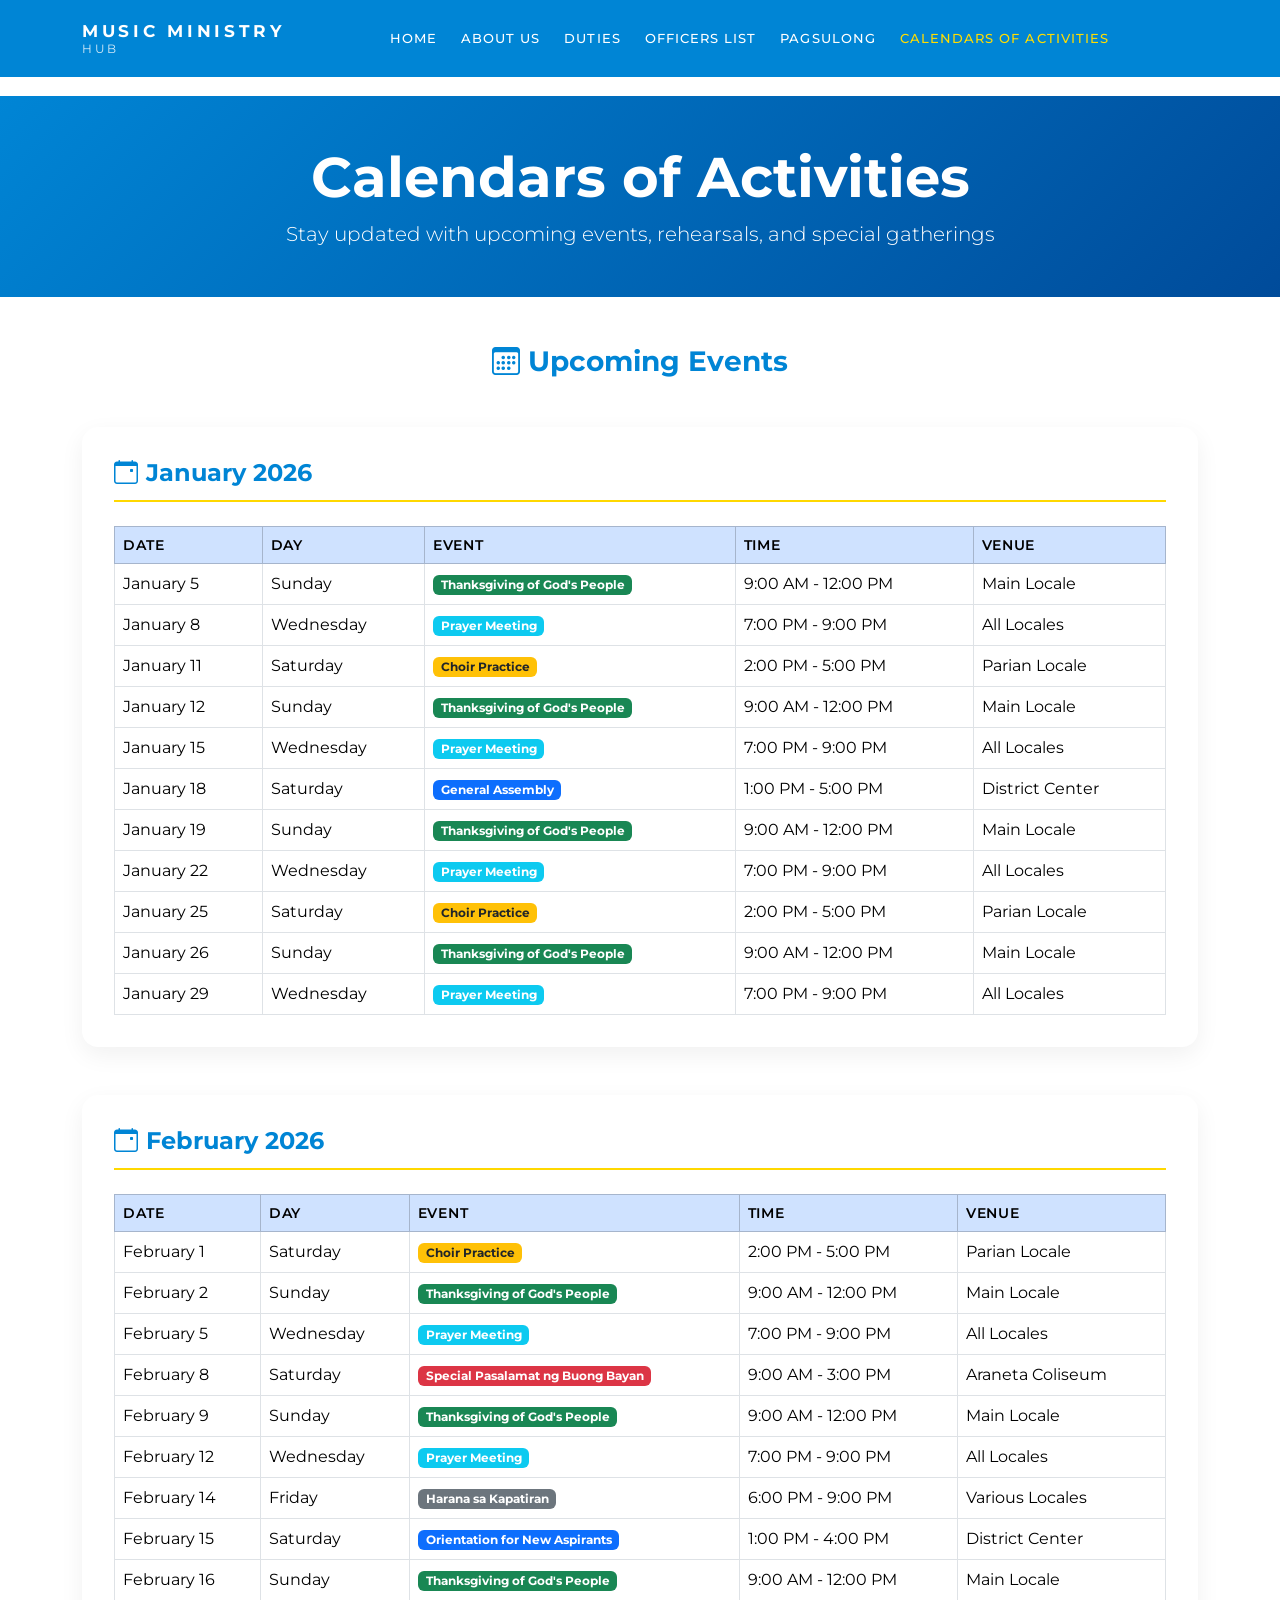
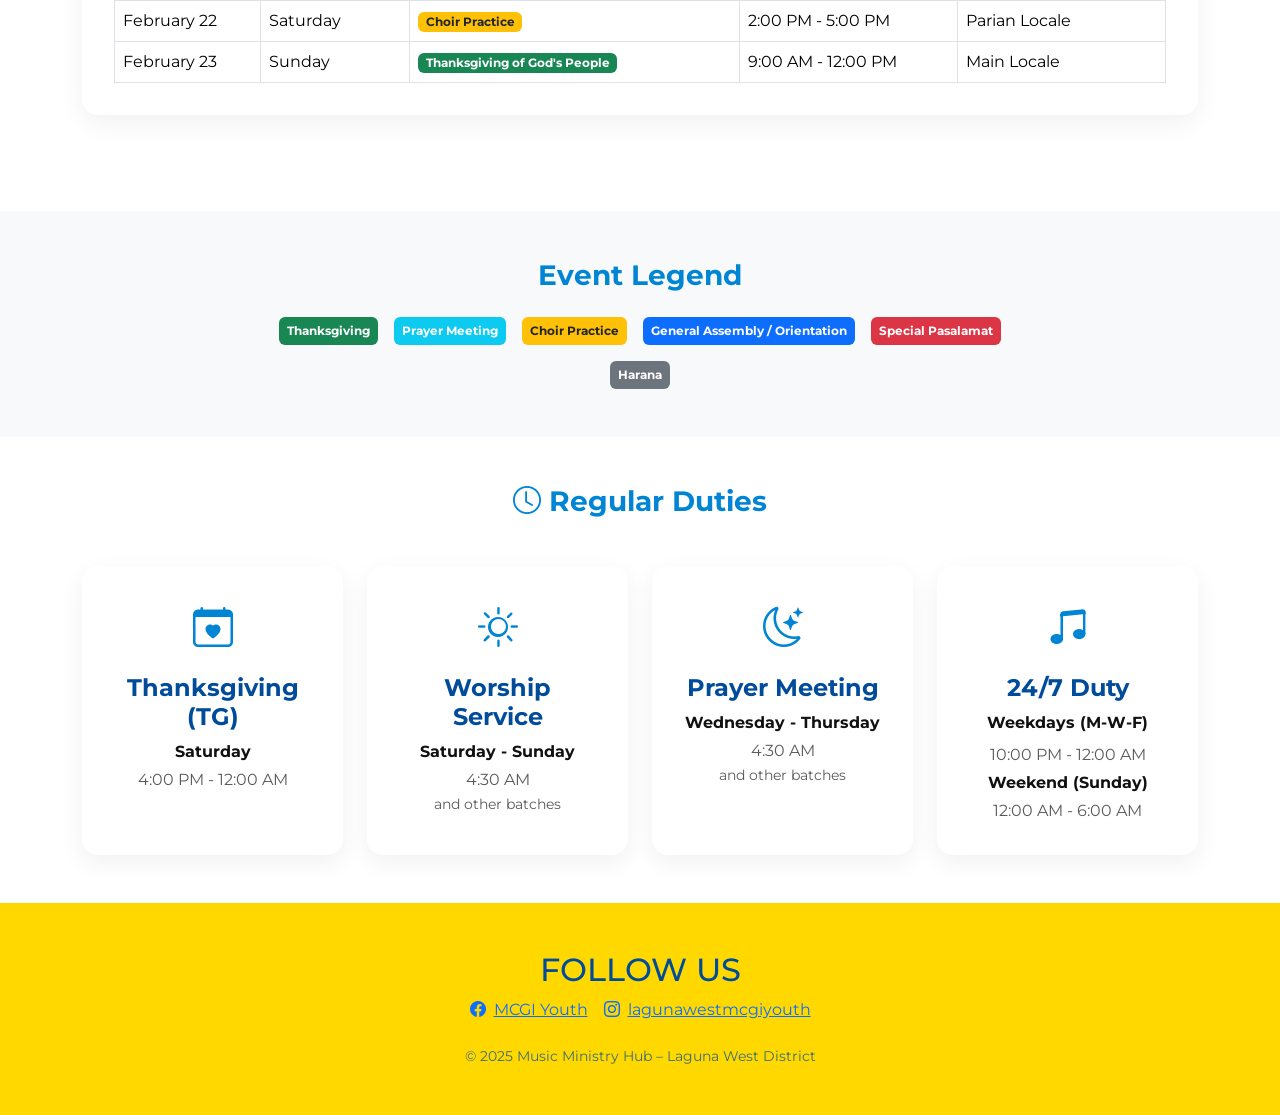
==== calendars.html @ b7846766 "Initial upload of MCGIChorale project" ====
<!DOCTYPE html>
<html lang="en">
  <head>
    <meta charset="utf-8" />
    <meta name="viewport" content="width=device-width, initial-scale=1" />
    <title>Calendars of Activities - MMHub</title>

    <!-- Bootstrap CSS -->
    <link
      rel="stylesheet"
      href="https://cdn.jsdelivr.net/npm/bootstrap@5.3.3/dist/css/bootstrap.min.css"
      integrity="sha384-QWTKZyjpPEjISv5WaRU9OFeRpok6YctnYmDr5pNlyT2bRjXh0JMhjY6hW+ALEwIH"
      crossorigin="anonymous"
    />
    <!-- Google Fonts -->
    <link
      href="https://fonts.googleapis.com/css2?family=Montserrat:wght@300;400;500;600;700;800&display=swap"
      rel="stylesheet"
    />
    <!-- Icons -->
    <link
      rel="stylesheet"
      href="https://cdnjs.cloudflare.com/ajax/libs/font-awesome/6.0.0/css/all.min.css"
    />
    <link
      rel="stylesheet"
      href="https://cdn.jsdelivr.net/npm/bootstrap-icons@1.11.3/font/bootstrap-icons.min.css"
    />

    <link rel="stylesheet" href="css/style.css" />
  </head>
  <body>
    <!-- Navbar -->
    <header class="site-header">
      <nav
        class="navbar navbar-expand-lg navbar-dark main-navbar py-3 fixed-top"
      >
        <div class="container">
          <a class="navbar-brand d-flex flex-column lh-sm" href="index.html">
            <span class="brand-title">MUSIC MINISTRY</span>
            <span class="brand-subtitle">HUB</span>
          </a>

          <button
            class="navbar-toggler"
            type="button"
            data-bs-toggle="collapse"
            data-bs-target="#mainNav"
            aria-controls="mainNav"
            aria-expanded="false"
            aria-label="Toggle navigation"
          >
            <span class="navbar-toggler-icon"></span>
          </button>

          <div class="collapse navbar-collapse" id="mainNav">
            <ul class="navbar-nav mx-auto mb-2 mb-lg-0 gap-lg-2">
              <li class="nav-item">
                <a class="nav-link" href="index.html">Home</a>
              </li>
              <li class="nav-item">
                <a class="nav-link" href="about.html">About Us</a>
              </li>
              <li class="nav-item">
                <a class="nav-link" href="duties.html">Duties</a>
              </li>
              <li class="nav-item">
                <a class="nav-link" href="officers.html">Officers List</a>
              </li>
              <li class="nav-item">
                <a class="nav-link" href="pagsulong.html">Pagsulong</a>
              </li>
              <li class="nav-item">
                <a class="nav-link active" href="calendars.html">Calendars of Activities</a>
              </li>
            </ul>
          </div>
        </div>
      </nav>
    </header>

    <main class="pt-5 mt-5">
      <!-- Page Header -->
      <section class="calendar-header text-center py-5 bg-primary text-white">
        <div class="container">
          <h1 class="display-4 fw-bold">Calendars of Activities</h1>
          <p class="lead mb-0">
            Stay updated with upcoming events, rehearsals, and special gatherings
          </p>
        </div>
      </section>

      <!-- Monthly Calendar Section -->
      <section class="py-5">
        <div class="container">
          <h2 class="section-title text-center mb-5">
            <i class="bi bi-calendar3 me-2"></i>Upcoming Events
          </h2>

          <!-- January 2026 -->
          <div class="calendar-month mb-5">
            <h3 class="month-title">
              <i class="bi bi-calendar-event me-2"></i>January 2026
            </h3>
            <div class="table-responsive">
              <table class="table table-bordered calendar-table">
                <thead class="table-primary">
                  <tr>
                    <th>Date</th>
                    <th>Day</th>
                    <th>Event</th>
                    <th>Time</th>
                    <th>Venue</th>
                  </tr>
                </thead>
                <tbody>
                  <tr>
                    <td>January 5</td>
                    <td>Sunday</td>
                    <td><span class="badge bg-success">Thanksgiving of God's People</span></td>
                    <td>9:00 AM - 12:00 PM</td>
                    <td>Main Locale</td>
                  </tr>
                  <tr>
                    <td>January 8</td>
                    <td>Wednesday</td>
                    <td><span class="badge bg-info">Prayer Meeting</span></td>
                    <td>7:00 PM - 9:00 PM</td>
                    <td>All Locales</td>
                  </tr>
                  <tr>
                    <td>January 11</td>
                    <td>Saturday</td>
                    <td><span class="badge bg-warning text-dark">Choir Practice</span></td>
                    <td>2:00 PM - 5:00 PM</td>
                    <td>Parian Locale</td>
                  </tr>
                  <tr>
                    <td>January 12</td>
                    <td>Sunday</td>
                    <td><span class="badge bg-success">Thanksgiving of God's People</span></td>
                    <td>9:00 AM - 12:00 PM</td>
                    <td>Main Locale</td>
                  </tr>
                  <tr>
                    <td>January 15</td>
                    <td>Wednesday</td>
                    <td><span class="badge bg-info">Prayer Meeting</span></td>
                    <td>7:00 PM - 9:00 PM</td>
                    <td>All Locales</td>
                  </tr>
                  <tr>
                    <td>January 18</td>
                    <td>Saturday</td>
                    <td><span class="badge bg-primary">General Assembly</span></td>
                    <td>1:00 PM - 5:00 PM</td>
                    <td>District Center</td>
                  </tr>
                  <tr>
                    <td>January 19</td>
                    <td>Sunday</td>
                    <td><span class="badge bg-success">Thanksgiving of God's People</span></td>
                    <td>9:00 AM - 12:00 PM</td>
                    <td>Main Locale</td>
                  </tr>
                  <tr>
                    <td>January 22</td>
                    <td>Wednesday</td>
                    <td><span class="badge bg-info">Prayer Meeting</span></td>
                    <td>7:00 PM - 9:00 PM</td>
                    <td>All Locales</td>
                  </tr>
                  <tr>
                    <td>January 25</td>
                    <td>Saturday</td>
                    <td><span class="badge bg-warning text-dark">Choir Practice</span></td>
                    <td>2:00 PM - 5:00 PM</td>
                    <td>Parian Locale</td>
                  </tr>
                  <tr>
                    <td>January 26</td>
                    <td>Sunday</td>
                    <td><span class="badge bg-success">Thanksgiving of God's People</span></td>
                    <td>9:00 AM - 12:00 PM</td>
                    <td>Main Locale</td>
                  </tr>
                  <tr>
                    <td>January 29</td>
                    <td>Wednesday</td>
                    <td><span class="badge bg-info">Prayer Meeting</span></td>
                    <td>7:00 PM - 9:00 PM</td>
                    <td>All Locales</td>
                  </tr>
                </tbody>
              </table>
            </div>
          </div>

          <!-- February 2026 -->
          <div class="calendar-month mb-5">
            <h3 class="month-title">
              <i class="bi bi-calendar-event me-2"></i>February 2026
            </h3>
            <div class="table-responsive">
              <table class="table table-bordered calendar-table">
                <thead class="table-primary">
                  <tr>
                    <th>Date</th>
                    <th>Day</th>
                    <th>Event</th>
                    <th>Time</th>
                    <th>Venue</th>
                  </tr>
                </thead>
                <tbody>
                  <tr>
                    <td>February 1</td>
                    <td>Saturday</td>
                    <td><span class="badge bg-warning text-dark">Choir Practice</span></td>
                    <td>2:00 PM - 5:00 PM</td>
                    <td>Parian Locale</td>
                  </tr>
                  <tr>
                    <td>February 2</td>
                    <td>Sunday</td>
                    <td><span class="badge bg-success">Thanksgiving of God's People</span></td>
                    <td>9:00 AM - 12:00 PM</td>
                    <td>Main Locale</td>
                  </tr>
                  <tr>
                    <td>February 5</td>
                    <td>Wednesday</td>
                    <td><span class="badge bg-info">Prayer Meeting</span></td>
                    <td>7:00 PM - 9:00 PM</td>
                    <td>All Locales</td>
                  </tr>
                  <tr>
                    <td>February 8</td>
                    <td>Saturday</td>
                    <td><span class="badge bg-danger">Special Pasalamat ng Buong Bayan</span></td>
                    <td>9:00 AM - 3:00 PM</td>
                    <td>Araneta Coliseum</td>
                  </tr>
                  <tr>
                    <td>February 9</td>
                    <td>Sunday</td>
                    <td><span class="badge bg-success">Thanksgiving of God's People</span></td>
                    <td>9:00 AM - 12:00 PM</td>
                    <td>Main Locale</td>
                  </tr>
                  <tr>
                    <td>February 12</td>
                    <td>Wednesday</td>
                    <td><span class="badge bg-info">Prayer Meeting</span></td>
                    <td>7:00 PM - 9:00 PM</td>
                    <td>All Locales</td>
                  </tr>
                  <tr>
                    <td>February 14</td>
                    <td>Friday</td>
                    <td><span class="badge bg-secondary">Harana sa Kapatiran</span></td>
                    <td>6:00 PM - 9:00 PM</td>
                    <td>Various Locales</td>
                  </tr>
                  <tr>
                    <td>February 15</td>
                    <td>Saturday</td>
                    <td><span class="badge bg-primary">Orientation for New Aspirants</span></td>
                    <td>1:00 PM - 4:00 PM</td>
                    <td>District Center</td>
                  </tr>
                  <tr>
                    <td>February 16</td>
                    <td>Sunday</td>
                    <td><span class="badge bg-success">Thanksgiving of God's People</span></td>
                    <td>9:00 AM - 12:00 PM</td>
                    <td>Main Locale</td>
                  </tr>
                  <tr>
                    <td>February 22</td>
                    <td>Saturday</td>
                    <td><span class="badge bg-warning text-dark">Choir Practice</span></td>
                    <td>2:00 PM - 5:00 PM</td>
                    <td>Parian Locale</td>
                  </tr>
                  <tr>
                    <td>February 23</td>
                    <td>Sunday</td>
                    <td><span class="badge bg-success">Thanksgiving of God's People</span></td>
                    <td>9:00 AM - 12:00 PM</td>
                    <td>Main Locale</td>
                  </tr>
                </tbody>
              </table>
            </div>
          </div>
        </div>
      </section>

      <!-- Event Legend -->
      <section class="py-5 bg-light">
        <div class="container">
          <h2 class="section-title text-center mb-4">Event Legend</h2>
          <div class="row justify-content-center">
            <div class="col-lg-8">
              <div class="d-flex flex-wrap justify-content-center gap-3">
                <span class="badge bg-success p-2">Thanksgiving</span>
                <span class="badge bg-info p-2">Prayer Meeting</span>
                <span class="badge bg-warning text-dark p-2">Choir Practice</span>
                <span class="badge bg-primary p-2">General Assembly / Orientation</span>
                <span class="badge bg-danger p-2">Special Pasalamat</span>
                <span class="badge bg-secondary p-2">Harana</span>
              </div>
            </div>
          </div>
        </div>
      </section>

      <!-- Regular Duties -->
      <section class="py-5">
        <div class="container">
          <h2 class="section-title text-center mb-5">
            <i class="bi bi-clock me-2"></i>Regular Duties
          </h2>
          <div class="row g-4">
            <!-- Thanksgiving -->
            <div class="col-md-6 col-lg-3">
              <div class="schedule-card text-center h-100">
                <div class="schedule-icon">
                  <i class="bi bi-calendar-heart"></i>
                </div>
                <h4>Thanksgiving (TG)</h4>
                <p class="mb-1"><strong>Saturday</strong></p>
                <p class="text-muted mb-0">4:00 PM - 12:00 AM</p>
              </div>
            </div>
            <!-- Worship Service -->
            <div class="col-md-6 col-lg-3">
              <div class="schedule-card text-center h-100">
                <div class="schedule-icon">
                  <i class="bi bi-sun"></i>
                </div>
                <h4>Worship Service</h4>
                <p class="mb-1"><strong>Saturday - Sunday</strong></p>
                <p class="text-muted mb-0">4:30 AM</p>
                <small class="text-muted">and other batches</small>
              </div>
            </div>
            <!-- Prayer Meeting -->
            <div class="col-md-6 col-lg-3">
              <div class="schedule-card text-center h-100">
                <div class="schedule-icon">
                  <i class="bi bi-moon-stars"></i>
                </div>
                <h4>Prayer Meeting</h4>
                <p class="mb-1"><strong>Wednesday - Thursday</strong></p>
                <p class="text-muted mb-0">4:30 AM</p>
                <small class="text-muted">and other batches</small>
              </div>
            </div>
            <!-- 24/7 Duty -->
            <div class="col-md-6 col-lg-3">
              <div class="schedule-card text-center h-100">
                <div class="schedule-icon">
                  <i class="bi bi-music-note-beamed"></i>
                </div>
                <h4>24/7 Duty</h4>
                <p class="mb-2"><strong>Weekdays (M-W-F)</strong></p>
                <p class="text-muted mb-1">10:00 PM - 12:00 AM</p>
                <p class="mb-1"><strong>Weekend (Sunday)</strong></p>
                <p class="text-muted mb-0">12:00 AM - 6:00 AM</p>
              </div>
            </div>
          </div>
        </div>
      </section>
    </main>

    <footer class="footer">
      <div class="container text-center py-5">
        <h2>FOLLOW US</h2>
        <div
          class="social-links d-flex flex-column flex-sm-row justify-content-center gap-3"
        >
          <a
            href="https://www.facebook.com/MCGIYouthChannel"
            class="social-link d-inline-flex align-items-center"
            target="_blank"
          >
            <i class="bi bi-facebook icon me-2"></i>
            <span>MCGI Youth</span>
          </a>
          <a
            href="https://www.instagram.com/lagunawestmcgiyouth?igsh=N2QxOGtuZHoxdzh3"
            class="social-link d-inline-flex align-items-center"
            target="_blank"
          >
            <i class="bi bi-instagram icon me-2"></i>
            <span>lagunawestmcgiyouth</span>
          </a>
        </div>
        <p class="mt-4 mb-0 small opacity-75">
          &copy; 2025 Music Ministry Hub – Laguna West District
        </p>
      </div>
    </footer>

    <!-- Bootstrap JS -->
    <script
      src="https://cdn.jsdelivr.net/npm/bootstrap@5.3.3/dist/js/bootstrap.bundle.min.js"
      integrity="sha384-YvpcrYf0tY3lHB60NNkmXc5s9fDVZLESaAA55NDzOxhy9GkcIdslK1eN7N6jIeHz"
      crossorigin="anonymous"
    ></script>
  </body>
</html>
---- css/style.css ----
:root {
  --hero-height: 560px;
  --hero-tint: rgba(0, 0, 0, 0.25);
}

body {
  font-family: "Montserrat", "Comic Sans MS", cursive, sans-serif;
  color: #111;
}

/* Header / Navbar bar */
.site-header {
  background-color: #0085d5;
}

.main-navbar {
  background-color: #0085d5;
}

.main-navbar .navbar-brand .brand-title,
.main-navbar .navbar-brand .brand-subtitle {
  color: #ffffff;
}

.main-navbar .navbar-brand .brand-subtitle {
  opacity: 0.85;
}

/* Brand */
.navbar-brand .brand-title {
  font-weight: 700;
  letter-spacing: 0.22em;
  font-size: 1.05rem;
}

.navbar-brand .brand-subtitle {
  font-size: 0.72rem;
  letter-spacing: 0.22em;
  opacity: 0.7;
}

/* Navbar */
.navbar .nav-link {
  font-weight: 500;
  text-transform: uppercase;
  letter-spacing: 0.08em;
  font-size: 0.82rem;
  color: #ffffff;
}

.navbar .nav-link.active,
.navbar .nav-link:focus,
.navbar .nav-link:hover {
  color: #ffdd00;
}

.btn-get-in-touch {
  text-transform: uppercase;
  letter-spacing: 0.12em;
  font-weight: 600;
  border-width: 2px;
  padding: 0.75rem 1.35rem;
  border-color: #ffffff;
  color: #ffffff;
}

.btn-get-in-touch:hover,
.btn-get-in-touch:focus {
  background-color: #ffd416;
  color: #0085d5;
}

/* Welcome Section */
.welcome-section {
  background-color: #ffffff;
  padding: 8rem 1rem 3rem 1rem;
}

.welcome-title {
  font-size: clamp(2rem, 5vw, 3.5rem);
  font-weight: 800;
  letter-spacing: 0.05em;
  margin-bottom: 0.5rem;
  color: #ffd800;
}

.welcome-subtitle {
  font-size: 1.1rem;
  margin-bottom: 0;
  color: #ffd800;
}

/* Hero */
.hero {
  position: relative;
  min-height: 420px;
  overflow: hidden;
}

.hero-overlay {
  position: absolute;
  inset: 0;
  background: radial-gradient(
    circle at 30% 20%,
    rgba(255, 255, 255, 0.12),
    transparent 45%
  );
  pointer-events: none;
}

.hero-content {
  position: relative;
  z-index: 1;
  padding-top: 4rem;
  padding-bottom: 4rem;
}

.hero-title {
  color: #fff;
  font-weight: 800;
  font-size: clamp(2.1rem, 3.7vw, 3.25rem);
  margin-bottom: 0.9rem;
}

.hero-subtitle {
  color: rgba(255, 255, 255, 0.85);
  max-width: 40rem;
  margin: 0 0 1.8rem 0;
  font-family: Georgia, "Times New Roman", Times, serif;
  font-size: 1.05rem;
}

.hero-carousel,
.hero-carousel .carousel-inner,
.hero-slide-img {
  height: var(--hero-height);
}

.hero-slide-img {
  object-fit: cover;
}

.hero-caption {
  left: 10%;
  right: auto;
}

.btn-hero {
  color: #fff;
  border: 2px solid rgba(255, 255, 255, 0.65);
  background: transparent;
  padding: 0.9rem 1.7rem;
  border-radius: 0;
  text-transform: uppercase;
  letter-spacing: 0.16em;
  font-weight: 700;
  font-size: 0.78rem;
}

.btn-hero:hover,
.btn-hero:focus {
  color: #111;
  background: #fff;
  border-color: #fff;
}

/* About Section */
.about-section {
  background-color: #ffffff;
}

.section-title {
  font-weight: 700;
  font-size: 1.75rem;
  margin-bottom: 1rem;
  color: #0085d5;
}

/* Features Section */
.features-section {
  background-color: #f8f9fa;
}

.feature-card {
  background: #ffffff;
  border-radius: 1rem;
  box-shadow: 0 8px 25px rgba(0, 0, 0, 0.06);
  height: 100%;
  transition: transform 0.2s ease, box-shadow 0.2s ease;
}

.feature-card:hover {
  transform: translateY(-5px);
  box-shadow: 0 12px 35px rgba(0, 0, 0, 0.1);
}

.feature-icon {
  font-size: 2.5rem;
  color: #0085d5;
  margin-bottom: 1rem;
}

.feature-card h4 {
  font-weight: 700;
  font-size: 1.1rem;
  margin-bottom: 0.75rem;
}

.feature-card p {
  font-size: 0.95rem;
  color: #555;
}

/* Quick Links Section */
.quick-links-section {
  background-color: #ffffff;
}

/* Footer */
.site-footer,
.footer {
  background-color: #ffd800;
  color: #004b9a;
}

/* Officers / team cards */
.team-member {
  padding: 2rem 1.5rem;
  border-radius: 1rem;
  background: #ffffff;
  box-shadow: 0 10px 30px rgba(0, 0, 0, 0.06);
  height: 100%;
  display: flex;
  flex-direction: column;
  align-items: center;
}

.member-photo {
  width: 140px;
  height: 140px;
  border-radius: 50%;
  margin: 0 auto 1rem auto;
  background-color: #e9ecef;
  background-position: center;
  background-size: cover;
  background-repeat: no-repeat;
  box-shadow: 0 12px 30px rgba(0, 0, 0, 0.18);
}

.member-photo img {
  width: 100%;
  height: 100%;
  border-radius: 50%;
  object-fit: cover;
}

.team-member h3 {
  font-size: 1rem;
  font-weight: 700;
  letter-spacing: 0.06em;
  text-transform: uppercase;
  margin-bottom: 0.4rem;
}

.team-member .position {
  font-size: 0.9rem;
  color: #555;
  margin-bottom: 0.75rem;
}

.officer-link {
  display: inline-flex;
  align-items: center;
  gap: 0.35rem;
  font-size: 0.85rem;
  color: #0d6efd;
  text-decoration: none;
  margin-top: auto;
}

.officer-link:hover {
  text-decoration: underline;
}

/* Pagsulong steps */
.pagsulong-step {
  margin-bottom: 3rem;
}

.pagsulong-step-number {
  font-weight: 800;
  font-size: 1.1rem;
  letter-spacing: 0.12em;
  text-transform: uppercase;
  color: #0085d5;
}

.pagsulong-step-title {
  font-weight: 700;
  font-size: 1.2rem;
}

.pagsulong-step-text {
  font-size: 0.96rem;
}

.pagsulong-step-text small {
  display: block;
  color: #555;
}

.pagsulong-image-square {
  width: 100%;
  aspect-ratio: 1 / 1;
  object-fit: cover;
  border-radius: 8px; /* optional */
}

.footer-heading {
  text-transform: uppercase;
  letter-spacing: 0.18em;
  font-weight: 800;
  font-size: 1.2rem;
}

.footer-label {
  font-weight: 600;
  margin-right: 0.5rem;
}

.footer-link {
  color: #004b9a;
  font-weight: 600;
  text-decoration: none;
}

.footer-link:hover,
.footer-link:focus {
  text-decoration: underline;
}

/* About Page */
.about-header {
  background: linear-gradient(135deg, #0085d5 0%, #004b9a 100%);
}

.timeline-badge {
  display: inline-block;
  background-color: #0085d5;
  color: #fff;
  padding: 0.5rem 1rem;
  border-radius: 2rem;
  font-weight: 700;
  font-size: 0.9rem;
  margin-bottom: 1rem;
}

.timeline-badge.highlight {
  background-color: #ffd800;
  color: #004b9a;
}

.timeline-content {
  background: #fff;
  padding: 2rem;
  border-radius: 1rem;
  box-shadow: 0 8px 25px rgba(0, 0, 0, 0.06);
  border-left: 4px solid #0085d5;
  text-align: left;
}

.timeline-content.highlight-card {
  border-left-color: #ffd800;
  background: linear-gradient(135deg, #fffef5 0%, #fff 100%);
}

.timeline-content h3 {
  font-size: 1.3rem;
  font-weight: 700;
  color: #0085d5;
  margin-bottom: 1rem;
}

.song-list {
  list-style: none;
  padding-left: 0;
  margin-bottom: 1rem;
}

.song-list li {
  padding: 0.35rem 0;
  font-weight: 500;
}

.info-card {
  background: #fff;
  padding: 2rem;
  border-radius: 1rem;
  box-shadow: 0 8px 25px rgba(0, 0, 0, 0.06);
}

.info-card h3 {
  font-size: 1.25rem;
  font-weight: 700;
  color: #0085d5;
  margin-bottom: 1rem;
}

.milestone-card {
  background: rgba(255, 255, 255, 0.1);
  padding: 1.5rem;
  border-radius: 1rem;
  height: 100%;
}

.milestone-year {
  font-size: 1.5rem;
  font-weight: 800;
  color: #ffd800;
  margin-bottom: 0.75rem;
}

/* Duties Page */
.duties-header {
  background: linear-gradient(135deg, #0085d5 0%, #004b9a 100%);
}

.duties-events-section {
  background-color: #fffef5;
}

.duties-blue-section {
  background: linear-gradient(135deg, #0085d5 0%, #004b9a 100%);
}

.section-title-light {
  font-weight: 700;
  font-size: 1.75rem;
  margin-bottom: 1rem;
  color: #ffffff;
}

.duty-card {
  border-radius: 1rem;
  overflow: hidden;
  box-shadow: 0 8px 25px rgba(0, 0, 0, 0.08);
}

.duty-card-yellow {
  background: #ffffff;
  border-left: 5px solid #ffd800;
}

.duty-card-blue {
  background: rgba(255, 255, 255, 0.1);
  border-left: 5px solid #ffd800;
}

.duty-image {
  height: 100%;
  min-height: 160px;
  background-size: cover;
  background-position: center;
  background-repeat: no-repeat;
}

.duty-image-placeholder {
  height: 100%;
  min-height: 160px;
  background: linear-gradient(135deg, #ffd800 0%, #f5c400 100%);
  display: flex;
  align-items: center;
  justify-content: center;
  color: rgba(255, 255, 255, 0.6);
  font-size: 2.5rem;
}

.duty-image-placeholder-light {
  height: 100%;
  min-height: 160px;
  background: rgba(255, 255, 255, 0.15);
  display: flex;
  align-items: center;
  justify-content: center;
  color: rgba(255, 255, 255, 0.4);
  font-size: 2.5rem;
}

.duty-content {
  padding: 1.5rem 2rem;
}

.duty-content h3 {
  font-size: 1.25rem;
  font-weight: 700;
  color: #004b9a;
  margin-bottom: 0.5rem;
}

.duty-content p {
  font-size: 0.95rem;
  color: #555;
  margin-bottom: 0;
}

.duty-content-light {
  padding: 1.5rem 2rem;
}

.duty-content-light h3 {
  font-size: 1.25rem;
  font-weight: 700;
  color: #ffd800;
  margin-bottom: 0.5rem;
}

.duty-content-light p {
  font-size: 0.95rem;
  color: rgba(255, 255, 255, 0.85);
  margin-bottom: 0;
}

/* Calendar Page */
.calendar-header {
  background: linear-gradient(135deg, #0085d5 0%, #004b9a 100%);
}

.calendar-month {
  background: #fff;
  border-radius: 1rem;
  padding: 2rem;
  box-shadow: 0 8px 25px rgba(0, 0, 0, 0.06);
}

.month-title {
  font-size: 1.5rem;
  font-weight: 700;
  color: #0085d5;
  margin-bottom: 1.5rem;
  padding-bottom: 0.75rem;
  border-bottom: 2px solid #ffd800;
}

.calendar-table {
  margin-bottom: 0;
}

.calendar-table th {
  font-weight: 600;
  text-transform: uppercase;
  font-size: 0.85rem;
  letter-spacing: 0.05em;
}

.calendar-table td {
  vertical-align: middle;
}

.schedule-card {
  background: #fff;
  padding: 2rem;
  border-radius: 1rem;
  box-shadow: 0 8px 25px rgba(0, 0, 0, 0.06);
  height: 100%;
  transition: transform 0.2s ease;
}

.schedule-card:hover {
  transform: translateY(-5px);
}

.schedule-icon {
  font-size: 2.5rem;
  color: #0085d5;
  margin-bottom: 1rem;
}

.schedule-card h4 {
  font-weight: 700;
  color: #004b9a;
}

@media (max-width: 576px) {
  :root {
    --hero-height: 520px;
  }

  .btn-get-in-touch {
    width: 100%;
  }
}
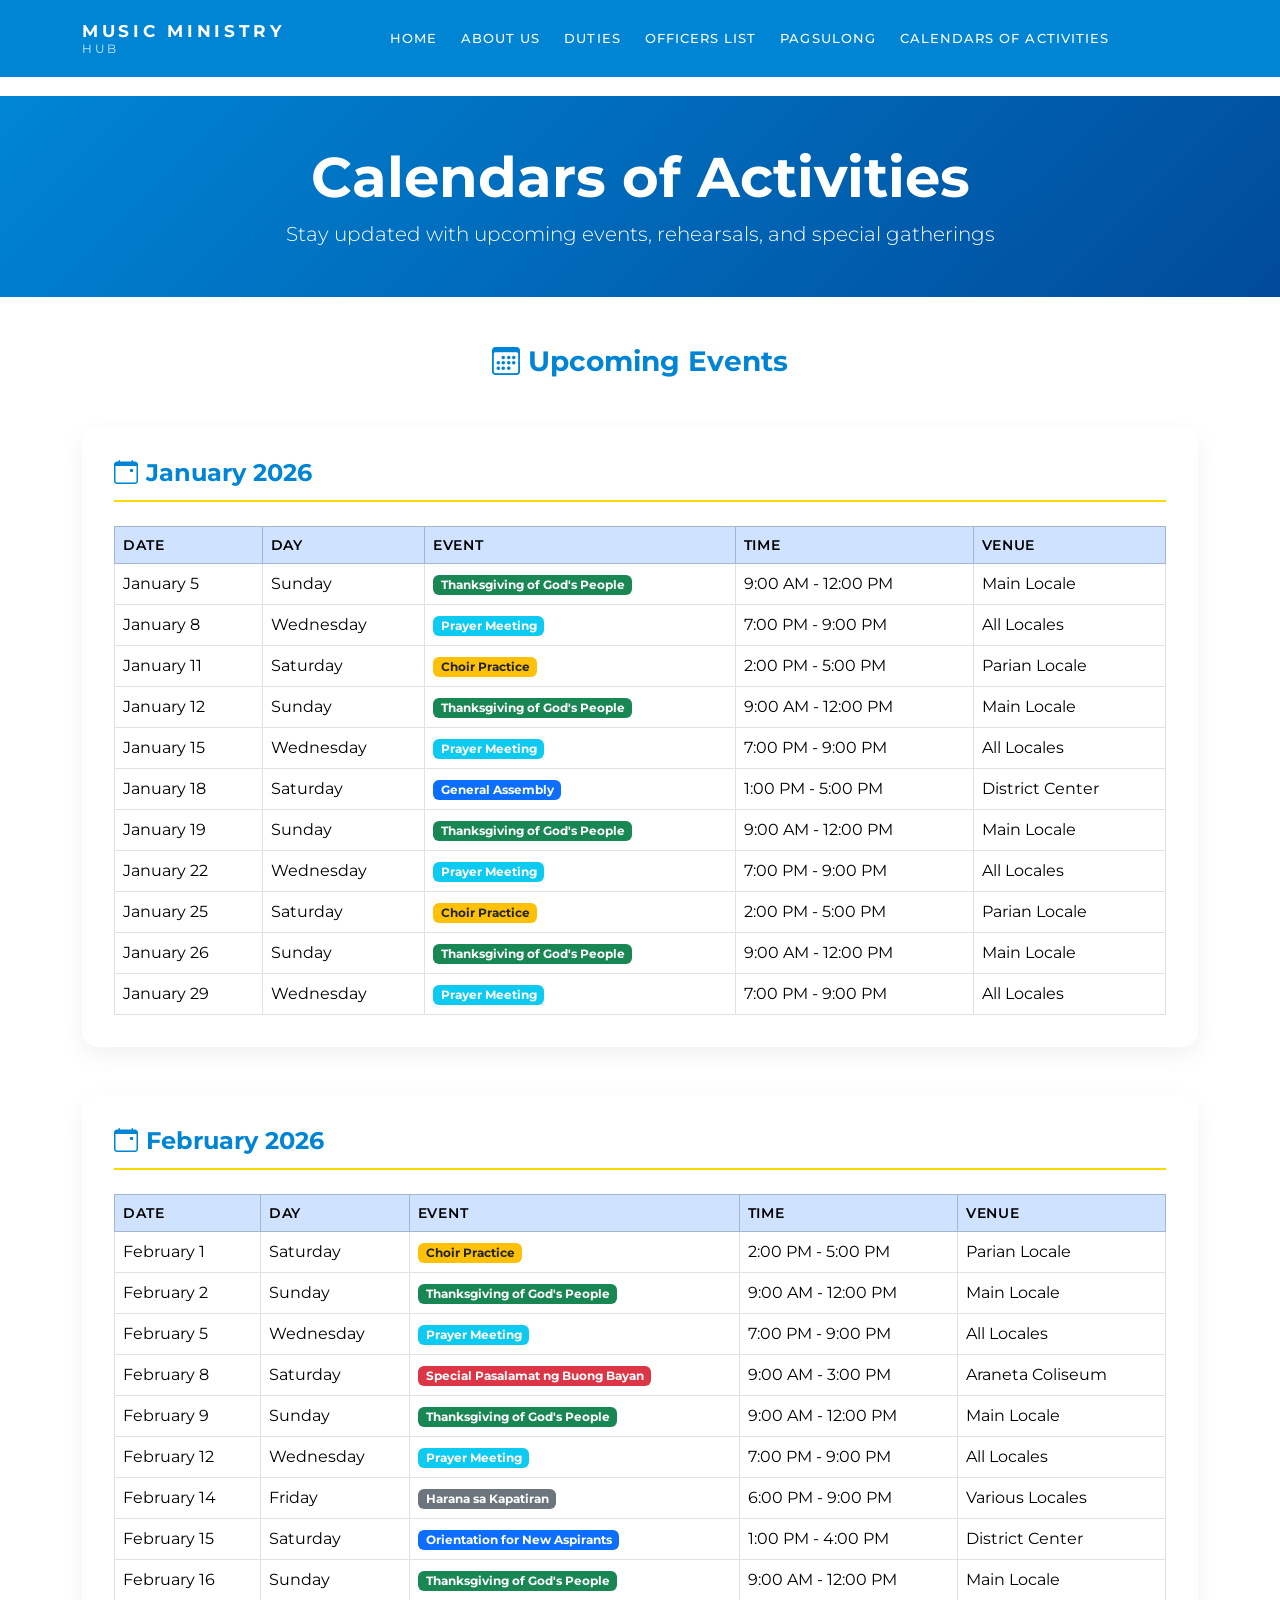
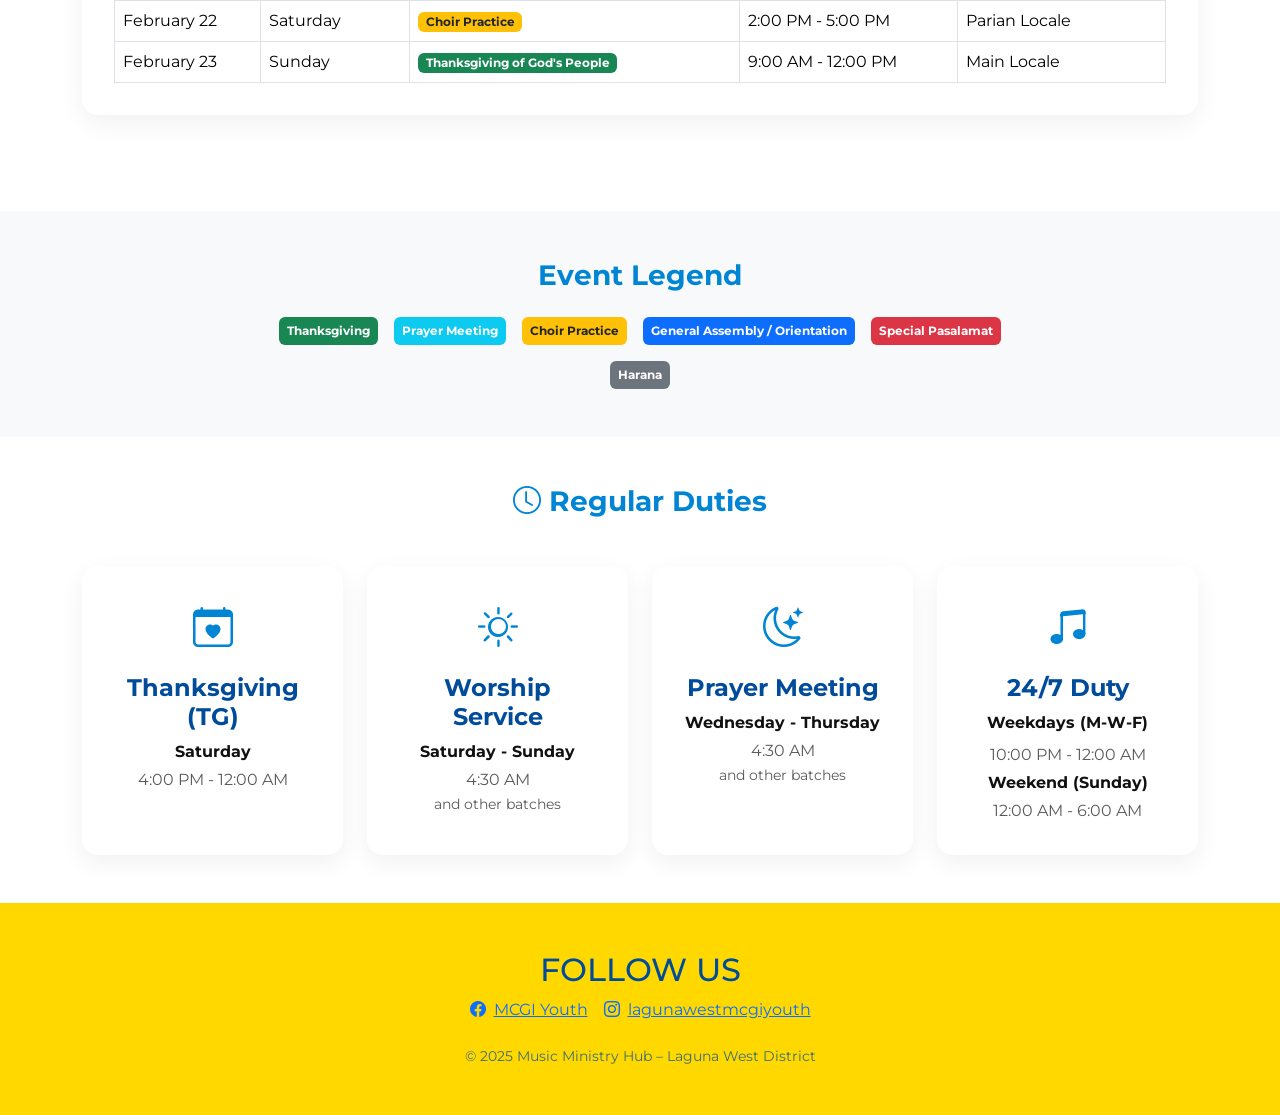
==== commit 0aa9780e: "coa bug" ====
--- a/calendars.html
+++ b/calendars.html
@@ -71,7 +71,9 @@
                 <a class="nav-link" href="pagsulong.html">Pagsulong</a>
               </li>
               <li class="nav-item">
-                <a class="nav-link active" href="calendars.html">Calendars of Activities</a>
+                <a class="nav-link" href="calendars.html"
+                  >Calendars of Activities</a
+                >
               </li>
             </ul>
           </div>
@@ -85,7 +87,8 @@
         <div class="container">
           <h1 class="display-4 fw-bold">Calendars of Activities</h1>
           <p class="lead mb-0">
-            Stay updated with upcoming events, rehearsals, and special gatherings
+            Stay updated with upcoming events, rehearsals, and special
+            gatherings
           </p>
         </div>
       </section>
@@ -117,7 +120,11 @@
                   <tr>
                     <td>January 5</td>
                     <td>Sunday</td>
-                    <td><span class="badge bg-success">Thanksgiving of God's People</span></td>
+                    <td>
+                      <span class="badge bg-success"
+                        >Thanksgiving of God's People</span
+                      >
+                    </td>
                     <td>9:00 AM - 12:00 PM</td>
                     <td>Main Locale</td>
                   </tr>
@@ -131,14 +138,22 @@
                   <tr>
                     <td>January 11</td>
                     <td>Saturday</td>
-                    <td><span class="badge bg-warning text-dark">Choir Practice</span></td>
+                    <td>
+                      <span class="badge bg-warning text-dark"
+                        >Choir Practice</span
+                      >
+                    </td>
                     <td>2:00 PM - 5:00 PM</td>
                     <td>Parian Locale</td>
                   </tr>
                   <tr>
                     <td>January 12</td>
                     <td>Sunday</td>
-                    <td><span class="badge bg-success">Thanksgiving of God's People</span></td>
+                    <td>
+                      <span class="badge bg-success"
+                        >Thanksgiving of God's People</span
+                      >
+                    </td>
                     <td>9:00 AM - 12:00 PM</td>
                     <td>Main Locale</td>
                   </tr>
@@ -152,14 +167,20 @@
                   <tr>
                     <td>January 18</td>
                     <td>Saturday</td>
-                    <td><span class="badge bg-primary">General Assembly</span></td>
+                    <td>
+                      <span class="badge bg-primary">General Assembly</span>
+                    </td>
                     <td>1:00 PM - 5:00 PM</td>
                     <td>District Center</td>
                   </tr>
                   <tr>
                     <td>January 19</td>
                     <td>Sunday</td>
-                    <td><span class="badge bg-success">Thanksgiving of God's People</span></td>
+                    <td>
+                      <span class="badge bg-success"
+                        >Thanksgiving of God's People</span
+                      >
+                    </td>
                     <td>9:00 AM - 12:00 PM</td>
                     <td>Main Locale</td>
                   </tr>
@@ -173,14 +194,22 @@
                   <tr>
                     <td>January 25</td>
                     <td>Saturday</td>
-                    <td><span class="badge bg-warning text-dark">Choir Practice</span></td>
+                    <td>
+                      <span class="badge bg-warning text-dark"
+                        >Choir Practice</span
+                      >
+                    </td>
                     <td>2:00 PM - 5:00 PM</td>
                     <td>Parian Locale</td>
                   </tr>
                   <tr>
                     <td>January 26</td>
                     <td>Sunday</td>
-                    <td><span class="badge bg-success">Thanksgiving of God's People</span></td>
+                    <td>
+                      <span class="badge bg-success"
+                        >Thanksgiving of God's People</span
+                      >
+                    </td>
                     <td>9:00 AM - 12:00 PM</td>
                     <td>Main Locale</td>
                   </tr>
@@ -216,14 +245,22 @@
                   <tr>
                     <td>February 1</td>
                     <td>Saturday</td>
-                    <td><span class="badge bg-warning text-dark">Choir Practice</span></td>
+                    <td>
+                      <span class="badge bg-warning text-dark"
+                        >Choir Practice</span
+                      >
+                    </td>
                     <td>2:00 PM - 5:00 PM</td>
                     <td>Parian Locale</td>
                   </tr>
                   <tr>
                     <td>February 2</td>
                     <td>Sunday</td>
-                    <td><span class="badge bg-success">Thanksgiving of God's People</span></td>
+                    <td>
+                      <span class="badge bg-success"
+                        >Thanksgiving of God's People</span
+                      >
+                    </td>
                     <td>9:00 AM - 12:00 PM</td>
                     <td>Main Locale</td>
                   </tr>
@@ -237,14 +274,22 @@
                   <tr>
                     <td>February 8</td>
                     <td>Saturday</td>
-                    <td><span class="badge bg-danger">Special Pasalamat ng Buong Bayan</span></td>
+                    <td>
+                      <span class="badge bg-danger"
+                        >Special Pasalamat ng Buong Bayan</span
+                      >
+                    </td>
                     <td>9:00 AM - 3:00 PM</td>
                     <td>Araneta Coliseum</td>
                   </tr>
                   <tr>
                     <td>February 9</td>
                     <td>Sunday</td>
-                    <td><span class="badge bg-success">Thanksgiving of God's People</span></td>
+                    <td>
+                      <span class="badge bg-success"
+                        >Thanksgiving of God's People</span
+                      >
+                    </td>
                     <td>9:00 AM - 12:00 PM</td>
                     <td>Main Locale</td>
                   </tr>
@@ -258,35 +303,55 @@
                   <tr>
                     <td>February 14</td>
                     <td>Friday</td>
-                    <td><span class="badge bg-secondary">Harana sa Kapatiran</span></td>
+                    <td>
+                      <span class="badge bg-secondary"
+                        >Harana sa Kapatiran</span
+                      >
+                    </td>
                     <td>6:00 PM - 9:00 PM</td>
                     <td>Various Locales</td>
                   </tr>
                   <tr>
                     <td>February 15</td>
                     <td>Saturday</td>
-                    <td><span class="badge bg-primary">Orientation for New Aspirants</span></td>
+                    <td>
+                      <span class="badge bg-primary"
+                        >Orientation for New Aspirants</span
+                      >
+                    </td>
                     <td>1:00 PM - 4:00 PM</td>
                     <td>District Center</td>
                   </tr>
                   <tr>
                     <td>February 16</td>
                     <td>Sunday</td>
-                    <td><span class="badge bg-success">Thanksgiving of God's People</span></td>
+                    <td>
+                      <span class="badge bg-success"
+                        >Thanksgiving of God's People</span
+                      >
+                    </td>
                     <td>9:00 AM - 12:00 PM</td>
                     <td>Main Locale</td>
                   </tr>
                   <tr>
                     <td>February 22</td>
                     <td>Saturday</td>
-                    <td><span class="badge bg-warning text-dark">Choir Practice</span></td>
+                    <td>
+                      <span class="badge bg-warning text-dark"
+                        >Choir Practice</span
+                      >
+                    </td>
                     <td>2:00 PM - 5:00 PM</td>
                     <td>Parian Locale</td>
                   </tr>
                   <tr>
                     <td>February 23</td>
                     <td>Sunday</td>
-                    <td><span class="badge bg-success">Thanksgiving of God's People</span></td>
+                    <td>
+                      <span class="badge bg-success"
+                        >Thanksgiving of God's People</span
+                      >
+                    </td>
                     <td>9:00 AM - 12:00 PM</td>
                     <td>Main Locale</td>
                   </tr>
@@ -306,8 +371,12 @@
               <div class="d-flex flex-wrap justify-content-center gap-3">
                 <span class="badge bg-success p-2">Thanksgiving</span>
                 <span class="badge bg-info p-2">Prayer Meeting</span>
-                <span class="badge bg-warning text-dark p-2">Choir Practice</span>
-                <span class="badge bg-primary p-2">General Assembly / Orientation</span>
+                <span class="badge bg-warning text-dark p-2"
+                  >Choir Practice</span
+                >
+                <span class="badge bg-primary p-2"
+                  >General Assembly / Orientation</span
+                >
                 <span class="badge bg-danger p-2">Special Pasalamat</span>
                 <span class="badge bg-secondary p-2">Harana</span>
               </div>
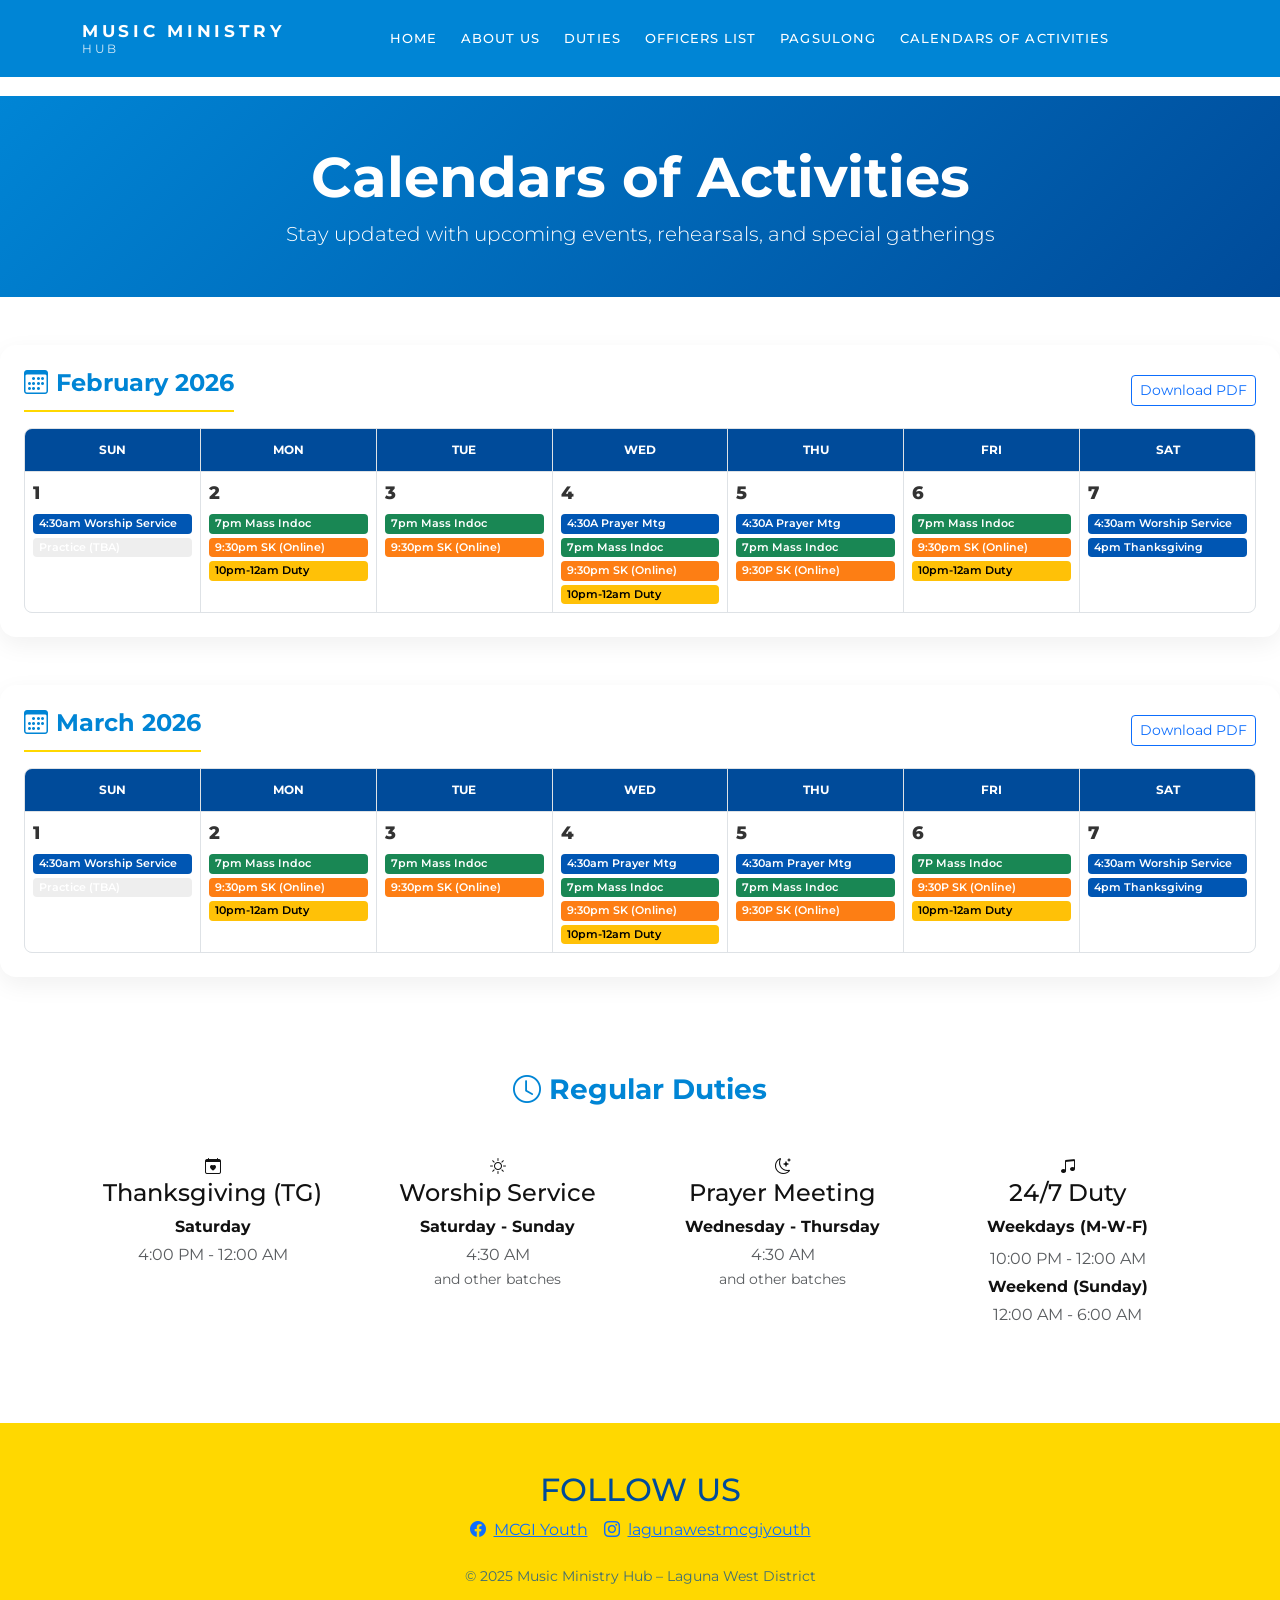
==== commit 000a6d6f: "coa update 1" ====
--- a/calendars.html
+++ b/calendars.html
@@ -95,295 +95,150 @@
 
       <!-- Monthly Calendar Section -->
       <section class="py-5">
-        <div class="container">
-          <h2 class="section-title text-center mb-5">
-            <i class="bi bi-calendar3 me-2"></i>Upcoming Events
-          </h2>
-
-          <!-- January 2026 -->
-          <div class="calendar-month mb-5">
-            <h3 class="month-title">
-              <i class="bi bi-calendar-event me-2"></i>January 2026
-            </h3>
-            <div class="table-responsive">
-              <table class="table table-bordered calendar-table">
-                <thead class="table-primary">
-                  <tr>
-                    <th>Date</th>
-                    <th>Day</th>
-                    <th>Event</th>
-                    <th>Time</th>
-                    <th>Venue</th>
-                  </tr>
-                </thead>
-                <tbody>
-                  <tr>
-                    <td>January 5</td>
-                    <td>Sunday</td>
-                    <td>
-                      <span class="badge bg-success"
-                        >Thanksgiving of God's People</span
-                      >
-                    </td>
-                    <td>9:00 AM - 12:00 PM</td>
-                    <td>Main Locale</td>
-                  </tr>
-                  <tr>
-                    <td>January 8</td>
-                    <td>Wednesday</td>
-                    <td><span class="badge bg-info">Prayer Meeting</span></td>
-                    <td>7:00 PM - 9:00 PM</td>
-                    <td>All Locales</td>
-                  </tr>
-                  <tr>
-                    <td>January 11</td>
-                    <td>Saturday</td>
-                    <td>
-                      <span class="badge bg-warning text-dark"
-                        >Choir Practice</span
-                      >
-                    </td>
-                    <td>2:00 PM - 5:00 PM</td>
-                    <td>Parian Locale</td>
-                  </tr>
-                  <tr>
-                    <td>January 12</td>
-                    <td>Sunday</td>
-                    <td>
-                      <span class="badge bg-success"
-                        >Thanksgiving of God's People</span
-                      >
-                    </td>
-                    <td>9:00 AM - 12:00 PM</td>
-                    <td>Main Locale</td>
-                  </tr>
-                  <tr>
-                    <td>January 15</td>
-                    <td>Wednesday</td>
-                    <td><span class="badge bg-info">Prayer Meeting</span></td>
-                    <td>7:00 PM - 9:00 PM</td>
-                    <td>All Locales</td>
-                  </tr>
-                  <tr>
-                    <td>January 18</td>
-                    <td>Saturday</td>
-                    <td>
-                      <span class="badge bg-primary">General Assembly</span>
-                    </td>
-                    <td>1:00 PM - 5:00 PM</td>
-                    <td>District Center</td>
-                  </tr>
-                  <tr>
-                    <td>January 19</td>
-                    <td>Sunday</td>
-                    <td>
-                      <span class="badge bg-success"
-                        >Thanksgiving of God's People</span
-                      >
-                    </td>
-                    <td>9:00 AM - 12:00 PM</td>
-                    <td>Main Locale</td>
-                  </tr>
-                  <tr>
-                    <td>January 22</td>
-                    <td>Wednesday</td>
-                    <td><span class="badge bg-info">Prayer Meeting</span></td>
-                    <td>7:00 PM - 9:00 PM</td>
-                    <td>All Locales</td>
-                  </tr>
-                  <tr>
-                    <td>January 25</td>
-                    <td>Saturday</td>
-                    <td>
-                      <span class="badge bg-warning text-dark"
-                        >Choir Practice</span
-                      >
-                    </td>
-                    <td>2:00 PM - 5:00 PM</td>
-                    <td>Parian Locale</td>
-                  </tr>
-                  <tr>
-                    <td>January 26</td>
-                    <td>Sunday</td>
-                    <td>
-                      <span class="badge bg-success"
-                        >Thanksgiving of God's People</span
-                      >
-                    </td>
-                    <td>9:00 AM - 12:00 PM</td>
-                    <td>Main Locale</td>
-                  </tr>
-                  <tr>
-                    <td>January 29</td>
-                    <td>Wednesday</td>
-                    <td><span class="badge bg-info">Prayer Meeting</span></td>
-                    <td>7:00 PM - 9:00 PM</td>
-                    <td>All Locales</td>
-                  </tr>
-                </tbody>
-              </table>
-            </div>
+        <div class="calendar-month mb-5">
+          <div class="d-flex justify-content-between align-items-center mb-3">
+              <h3 class="month-title mb-0"><i class="bi bi-calendar3 me-2"></i>February 2026</h3>
+              <button onclick="window.print()" class="btn btn-sm btn-outline-primary no-print">Download PDF</button>
           </div>
-
-          <!-- February 2026 -->
-          <div class="calendar-month mb-5">
-            <h3 class="month-title">
-              <i class="bi bi-calendar-event me-2"></i>February 2026
-            </h3>
-            <div class="table-responsive">
-              <table class="table table-bordered calendar-table">
-                <thead class="table-primary">
-                  <tr>
-                    <th>Date</th>
-                    <th>Day</th>
-                    <th>Event</th>
-                    <th>Time</th>
-                    <th>Venue</th>
-                  </tr>
-                </thead>
-                <tbody>
-                  <tr>
-                    <td>February 1</td>
-                    <td>Saturday</td>
-                    <td>
-                      <span class="badge bg-warning text-dark"
-                        >Choir Practice</span
-                      >
-                    </td>
-                    <td>2:00 PM - 5:00 PM</td>
-                    <td>Parian Locale</td>
-                  </tr>
-                  <tr>
-                    <td>February 2</td>
-                    <td>Sunday</td>
-                    <td>
-                      <span class="badge bg-success"
-                        >Thanksgiving of God's People</span
-                      >
-                    </td>
-                    <td>9:00 AM - 12:00 PM</td>
-                    <td>Main Locale</td>
-                  </tr>
-                  <tr>
-                    <td>February 5</td>
-                    <td>Wednesday</td>
-                    <td><span class="badge bg-info">Prayer Meeting</span></td>
-                    <td>7:00 PM - 9:00 PM</td>
-                    <td>All Locales</td>
-                  </tr>
-                  <tr>
-                    <td>February 8</td>
-                    <td>Saturday</td>
-                    <td>
-                      <span class="badge bg-danger"
-                        >Special Pasalamat ng Buong Bayan</span
-                      >
-                    </td>
-                    <td>9:00 AM - 3:00 PM</td>
-                    <td>Araneta Coliseum</td>
-                  </tr>
-                  <tr>
-                    <td>February 9</td>
-                    <td>Sunday</td>
-                    <td>
-                      <span class="badge bg-success"
-                        >Thanksgiving of God's People</span
-                      >
-                    </td>
-                    <td>9:00 AM - 12:00 PM</td>
-                    <td>Main Locale</td>
-                  </tr>
-                  <tr>
-                    <td>February 12</td>
-                    <td>Wednesday</td>
-                    <td><span class="badge bg-info">Prayer Meeting</span></td>
-                    <td>7:00 PM - 9:00 PM</td>
-                    <td>All Locales</td>
-                  </tr>
-                  <tr>
-                    <td>February 14</td>
-                    <td>Friday</td>
-                    <td>
-                      <span class="badge bg-secondary"
-                        >Harana sa Kapatiran</span
-                      >
-                    </td>
-                    <td>6:00 PM - 9:00 PM</td>
-                    <td>Various Locales</td>
-                  </tr>
-                  <tr>
-                    <td>February 15</td>
-                    <td>Saturday</td>
-                    <td>
-                      <span class="badge bg-primary"
-                        >Orientation for New Aspirants</span
-                      >
-                    </td>
-                    <td>1:00 PM - 4:00 PM</td>
-                    <td>District Center</td>
-                  </tr>
-                  <tr>
-                    <td>February 16</td>
-                    <td>Sunday</td>
-                    <td>
-                      <span class="badge bg-success"
-                        >Thanksgiving of God's People</span
-                      >
-                    </td>
-                    <td>9:00 AM - 12:00 PM</td>
-                    <td>Main Locale</td>
-                  </tr>
-                  <tr>
-                    <td>February 22</td>
-                    <td>Saturday</td>
-                    <td>
-                      <span class="badge bg-warning text-dark"
-                        >Choir Practice</span
-                      >
-                    </td>
-                    <td>2:00 PM - 5:00 PM</td>
-                    <td>Parian Locale</td>
-                  </tr>
-                  <tr>
-                    <td>February 23</td>
-                    <td>Sunday</td>
-                    <td>
-                      <span class="badge bg-success"
-                        >Thanksgiving of God's People</span
-                      >
-                    </td>
-                    <td>9:00 AM - 12:00 PM</td>
-                    <td>Main Locale</td>
-                  </tr>
-                </tbody>
-              </table>
-            </div>
-          </div>
-        </div>
-      </section>
-
-      <!-- Event Legend -->
-      <section class="py-5 bg-light">
-        <div class="container">
-          <h2 class="section-title text-center mb-4">Event Legend</h2>
-          <div class="row justify-content-center">
-            <div class="col-lg-8">
-              <div class="d-flex flex-wrap justify-content-center gap-3">
-                <span class="badge bg-success p-2">Thanksgiving</span>
-                <span class="badge bg-info p-2">Prayer Meeting</span>
-                <span class="badge bg-warning text-dark p-2"
-                  >Choir Practice</span
-                >
-                <span class="badge bg-primary p-2"
-                  >General Assembly / Orientation</span
-                >
-                <span class="badge bg-danger p-2">Special Pasalamat</span>
-                <span class="badge bg-secondary p-2">Harana</span>
-              </div>
-            </div>
-          </div>
-        </div>
-      </section>
+          <div class="calendar-grid">
+              <div class="calendar-day-head">Sun</div>
+              <div class="calendar-day-head">Mon</div>
+              <div class="calendar-day-head">Tue</div>
+              <div class="calendar-day-head">Wed</div>
+              <div class="calendar-day-head">Thu</div>
+              <div class="calendar-day-head">Fri</div>
+              <div class="calendar-day-head">Sat</div>
+      
+              <div class="calendar-cell">
+                  <span class="date-num">1</span>
+                  <div class="event-list">
+                      <span class="ev-item ev-ws">4:30am Worship Service</span>
+                      <span class="ev-item ev-sk" style="background:#eee">Practice (TBA)</span>
+                  </div>
+              </div>
+              <div class="calendar-cell">
+                  <span class="date-num">2</span>
+                  <div class="event-list">
+                      <span class="ev-item ev-mi">7pm Mass Indoc</span>
+                      <span class="ev-item ev-sk">9:30pm SK (Online)</span>
+                      <span class="ev-item ev-duty">10pm-12am Duty</span>
+                  </div>
+              </div>
+              <div class="calendar-cell">
+                  <span class="date-num">3</span>
+                  <div class="event-list">
+                      <span class="ev-item ev-mi">7pm Mass Indoc</span>
+                      <span class="ev-item ev-sk">9:30pm SK (Online)</span>
+                  </div>
+              </div>
+              <div class="calendar-cell">
+                  <span class="date-num">4</span>
+                  <div class="event-list">
+                      <span class="ev-item ev-pm">4:30A Prayer Mtg</span>
+                      <span class="ev-item ev-mi">7pm Mass Indoc</span>
+                      <span class="ev-item ev-sk">9:30pm SK (Online)</span>
+                      <span class="ev-item ev-duty">10pm-12am Duty</span>     
+                  </div>
+              </div>
+              <div class="calendar-cell">
+                  <span class="date-num">5</span>
+                  <div class="event-list">
+                      <span class="ev-item ev-pm">4:30A Prayer Mtg</span>
+                      <span class="ev-item ev-mi">7pm Mass Indoc</span>
+                      <span class="ev-item ev-sk">9:30P SK (Online)</span>
+                  </div>
+              </div>
+              <div class="calendar-cell">
+                  <span class="date-num">6</span>
+                  <div class="event-list">
+                      <span class="ev-item ev-mi">7pm Mass Indoc</span>
+                      <span class="ev-item ev-sk">9:30pm SK (Online)</span>
+                    <span class="ev-item ev-duty">10pm-12am Duty</span>
+                  </div>
+              </div>
+              <div class="calendar-cell">
+                  <span class="date-num">7</span>
+                  <div class="event-list">
+                      <span class="ev-item ev-ws">4:30am Worship Service</span>
+                      <span class="ev-item ev-tg">4pm Thanksgiving</span>
+                  </div>
+              </div>
+              
+              </div>
+      </div>
+
+      <div class="calendar-month mb-5">
+        <div class="d-flex justify-content-between align-items-center mb-3">
+            <h3 class="month-title mb-0"><i class="bi bi-calendar3 me-2"></i>March 2026</h3>
+            <button onclick="window.print()" class="btn btn-sm btn-outline-primary no-print">Download PDF</button>
+        </div>
+        <div class="calendar-grid">
+            <div class="calendar-day-head">Sun</div>
+            <div class="calendar-day-head">Mon</div>
+            <div class="calendar-day-head">Tue</div>
+            <div class="calendar-day-head">Wed</div>
+            <div class="calendar-day-head">Thu</div>
+            <div class="calendar-day-head">Fri</div>
+            <div class="calendar-day-head">Sat</div>
+    
+            <div class="calendar-cell">
+                <span class="date-num">1</span>
+                <div class="event-list">
+                    <span class="ev-item ev-ws">4:30am Worship Service</span>
+                    <span class="ev-item ev-sk" style="background:#eee">Practice (TBA)</span>
+                </div>
+            </div>
+            <div class="calendar-cell">
+                <span class="date-num">2</span>
+                <div class="event-list">
+                    <span class="ev-item ev-mi">7pm Mass Indoc</span>
+                    <span class="ev-item ev-sk">9:30pm SK (Online)</span>
+                    <span class="ev-item ev-duty">10pm-12am Duty</span>
+                </div>
+            </div>
+            <div class="calendar-cell">
+                <span class="date-num">3</span>
+                <div class="event-list">
+                    <span class="ev-item ev-mi">7pm Mass Indoc</span>
+                    <span class="ev-item ev-sk">9:30pm SK (Online)</span>
+                </div>
+            </div>
+            <div class="calendar-cell">
+                <span class="date-num">4</span>
+                <div class="event-list">
+                    <span class="ev-item ev-pm">4:30am Prayer Mtg</span>
+                    <span class="ev-item ev-mi">7pm Mass Indoc</span>
+                    <span class="ev-item ev-sk">9:30pm SK (Online)</span>
+                    <span class="ev-item ev-duty">10pm-12am Duty</span>
+                </div>
+            </div>
+            <div class="calendar-cell">
+                <span class="date-num">5</span>
+                <div class="event-list">
+                    <span class="ev-item ev-pm">4:30am Prayer Mtg</span>
+                    <span class="ev-item ev-mi">7pm Mass Indoc</span>
+                    <span class="ev-item ev-sk">9:30P SK (Online)</span>
+                </div>
+            </div>
+            <div class="calendar-cell">
+                <span class="date-num">6</span>
+                <div class="event-list">
+                    <span class="ev-item ev-mi">7P Mass Indoc</span>
+                    <span class="ev-item ev-sk">9:30P SK (Online)</span>
+                    <span class="ev-item ev-duty">10pm-12am Duty</span>
+                </div>
+            </div>
+            <div class="calendar-cell">
+                <span class="date-num">7</span>
+                <div class="event-list">
+                    <span class="ev-item ev-ws">4:30am Worship Service</span>
+                    <span class="ev-item ev-tg">4pm Thanksgiving</span>
+                </div>
+            </div>
+            
+            </div>
+    </div>
+
 
       <!-- Regular Duties -->
       <section class="py-5">
--- a/css/style.css
+++ b/css/style.css
@@ -179,36 +179,41 @@
 /* Features Section */
 .features-section {
   background-color: #f8f9fa;
+  padding: 80px 0; /* Add more breathing room top/bottom */
 }
 
 .feature-card {
   background: #ffffff;
   border-radius: 1rem;
   box-shadow: 0 8px 25px rgba(0, 0, 0, 0.06);
-  height: 100%;
-  transition: transform 0.2s ease, box-shadow 0.2s ease;
+  transition: transform 0.2s ease;
+  display: flex;
+  flex-direction: column;
+  height: 100%; /* Works with the h-100 class */
 }
 
 .feature-card:hover {
-  transform: translateY(-5px);
-  box-shadow: 0 12px 35px rgba(0, 0, 0, 0.1);
+  transform: translateY(-8px);
+  box-shadow: 0 15px 40px rgba(0, 133, 213, 0.15); /* Tinted shadow on hover */
 }
 
 .feature-icon {
-  font-size: 2.5rem;
+  font-size: 3rem; /* Slightly larger for impact */
   color: #0085d5;
+  margin-bottom: 1.25rem;
+}
+
+.feature-card h4 {
+  font-weight: 700;
+  color: #333;
   margin-bottom: 1rem;
-}
-
-.feature-card h4 {
-  font-weight: 700;
-  font-size: 1.1rem;
-  margin-bottom: 0.75rem;
 }
 
 .feature-card p {
   font-size: 0.95rem;
-  color: #555;
+  color: #666;
+  line-height: 1.6;
+  margin-bottom: 0;
 }
 
 /* Quick Links Section */
@@ -520,7 +525,7 @@
   margin-bottom: 0;
 }
 
-/* Calendar Page */
+/* Calendar Page Containers */
 .calendar-header {
   background: linear-gradient(135deg, #0085d5 0%, #004b9a 100%);
 }
@@ -528,8 +533,9 @@
 .calendar-month {
   background: #fff;
   border-radius: 1rem;
-  padding: 2rem;
+  padding: 1.5rem;
   box-shadow: 0 8px 25px rgba(0, 0, 0, 0.06);
+  margin-bottom: 3rem;
 }
 
 .month-title {
@@ -541,51 +547,116 @@
   border-bottom: 2px solid #ffd800;
 }
 
-.calendar-table {
-  margin-bottom: 0;
-}
-
-.calendar-table th {
+/* The Grid System */
+.calendar-grid {
+  display: grid;
+  grid-template-columns: repeat(7, 1fr);
+  gap: 1px;
+  background-color: #dee2e6;
+  border: 1px solid #dee2e6;
+  border-radius: 0.5rem;
+  overflow: hidden;
+}
+
+.calendar-day-head {
+  background-color: #004b9a;
+  color: white;
+  text-align: center;
+  padding: 12px;
+  font-weight: 700;
+  text-transform: uppercase;
+  font-size: 0.75rem;
+}
+
+.calendar-cell {
+  background: #fff;
+  min-height: 140px;
+  padding: 8px;
+  display: flex;
+  flex-direction: column;
+}
+
+/* Highlights Sunday 1st Feb 2026 */
+.calendar-cell.is-today {
+  background-color: #fffdec;
+  box-shadow: inset 0 0 0 2px #ffd800;
+  z-index: 1;
+}
+
+.date-num {
+  font-weight: 800;
+  font-size: 1.1rem;
+  margin-bottom: 8px;
+  color: #333;
+}
+
+/* Listing form items */
+.event-list {
+  display: flex;
+  flex-direction: column;
+  gap: 4px;
+}
+
+.ev-item {
+  font-size: 0.7rem;
+  padding: 3px 6px;
+  border-radius: 4px;
   font-weight: 600;
-  text-transform: uppercase;
-  font-size: 0.85rem;
-  letter-spacing: 0.05em;
-}
-
-.calendar-table td {
-  vertical-align: middle;
-}
-
-.schedule-card {
-  background: #fff;
-  padding: 2rem;
-  border-radius: 1rem;
-  box-shadow: 0 8px 25px rgba(0, 0, 0, 0.06);
-  height: 100%;
-  transition: transform 0.2s ease;
-}
-
-.schedule-card:hover {
-  transform: translateY(-5px);
-}
-
-.schedule-icon {
-  font-size: 2.5rem;
-  color: #0085d5;
-  margin-bottom: 1rem;
-}
-
-.schedule-card h4 {
-  font-weight: 700;
-  color: #004b9a;
-}
-
-@media (max-width: 576px) {
-  :root {
-    --hero-height: 520px;
+  line-height: 1.2;
+}
+
+/* Updated Color Coding */
+.ev-ws,
+.ev-pm,
+.ev-tg {
+  background: #0056b3;
+  color: white;
+} /* Blue: Regular Gatherings (WS, PM, TG) */
+
+.ev-duty {
+  background: #ffc107;
+  color: #000;
+} /* Yellow: 24/7 Duty */
+
+.ev-mi,
+.ev-bs {
+  background: #198754;
+  color: white;
+} /* Green: Mass Indoc & Bible Study */
+
+.ev-sk {
+  background: #fd7e14;
+  color: white;
+} /* Orange: SK */
+
+.ev-practice {
+  background: #6c757d;
+  color: white;
+} /* Gray: Practice */
+
+/* Print & Responsive */
+@media print {
+  .no-print {
+    display: none !important;
   }
-
-  .btn-get-in-touch {
-    width: 100%;
+  .calendar-month {
+    box-shadow: none;
+    padding: 0;
   }
-}
+  .calendar-grid {
+    border: 1px solid #000;
+  }
+  .calendar-cell {
+    border: 0.5px solid #000;
+    min-height: 120px;
+  }
+}
+
+@media (max-width: 992px) {
+  .calendar-grid {
+    grid-template-columns: repeat(2, 1fr);
+  }
+  .calendar-day-head {
+    display: none;
+  }
+}
